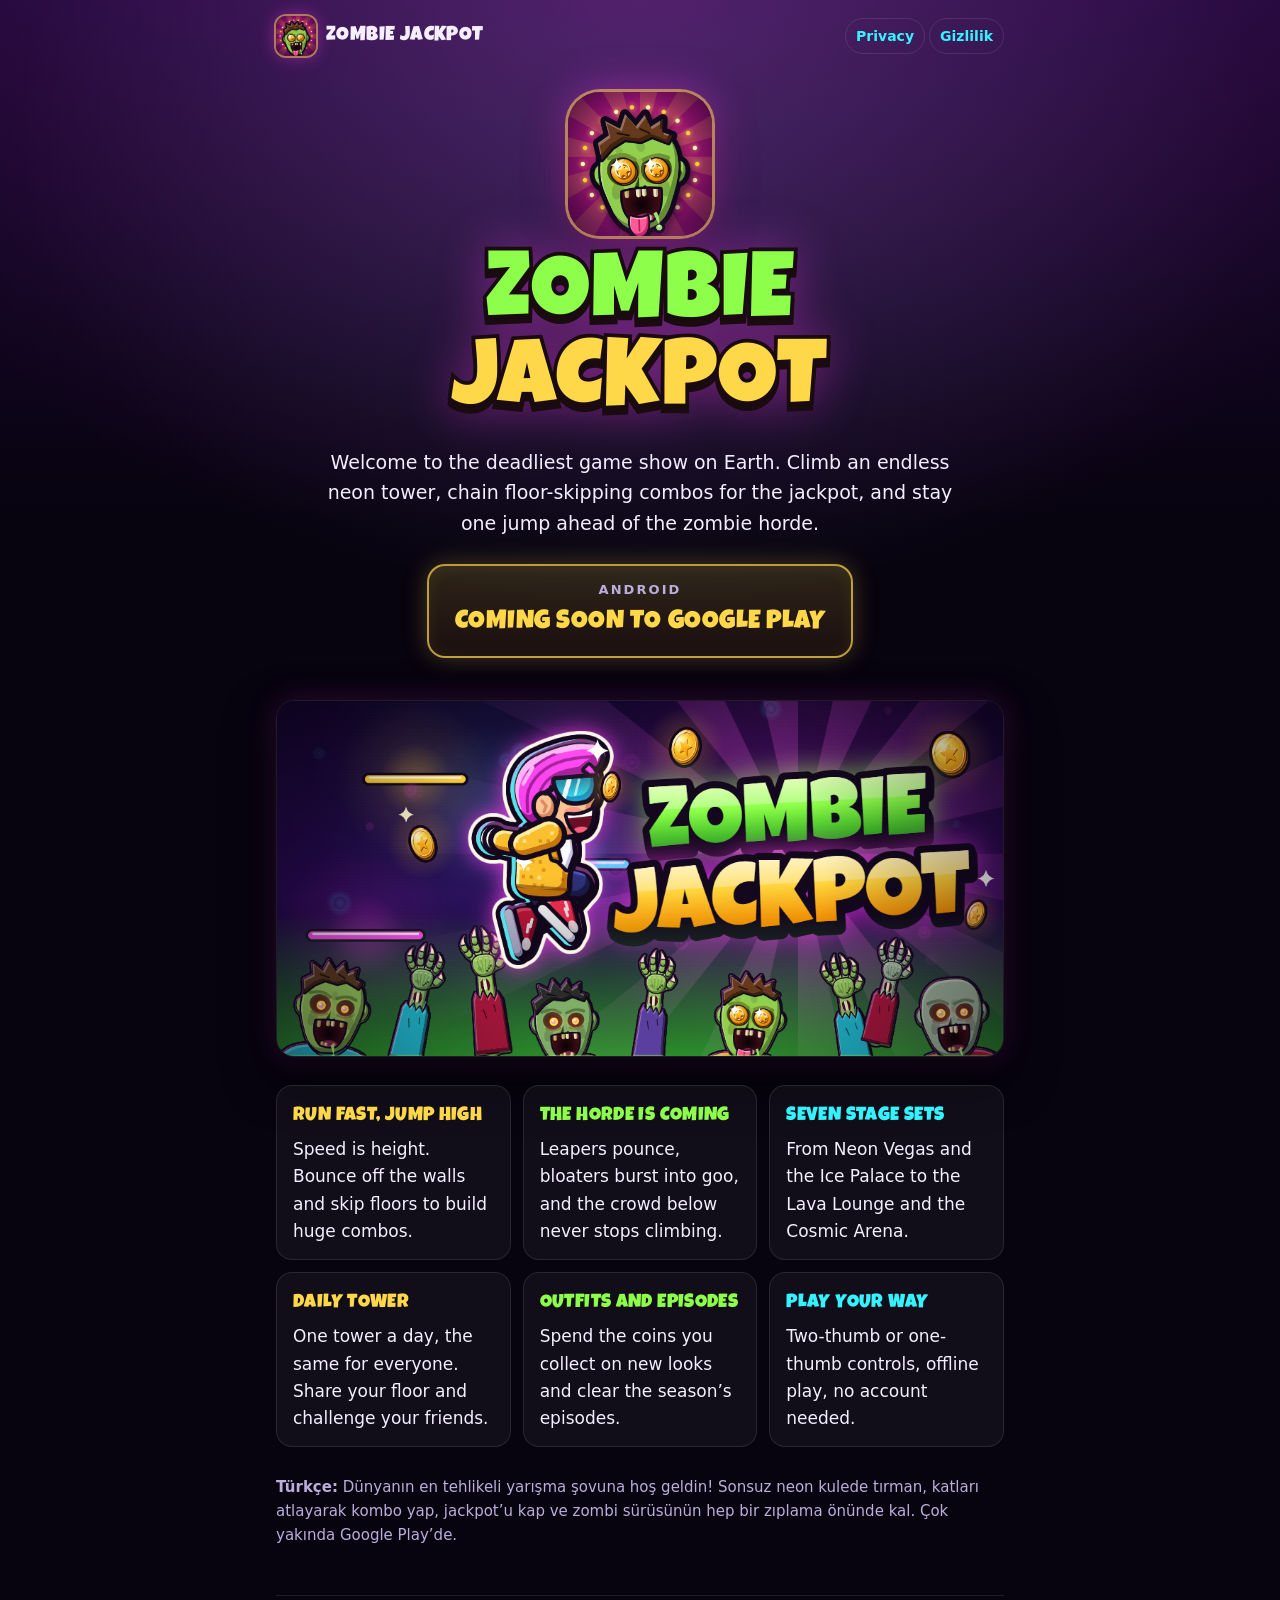
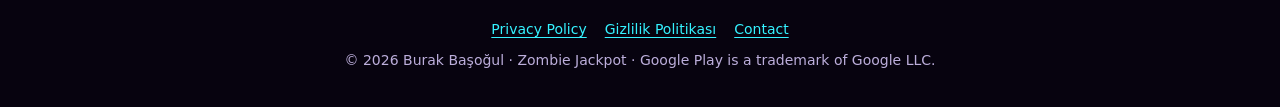
==== index.html @ 0d1bbdf2 "Zombie Jackpot: landing page, privacy policy (EN/TR), app-ads.txt" ====
<!doctype html>
<html lang="en">
<head>
<meta charset="utf-8">
<meta name="viewport" content="width=device-width, initial-scale=1">
<meta name="color-scheme" content="dark">
<meta name="theme-color" content="#1f0838">
<title>Zombie Jackpot · Coming soon to Google Play</title>
<meta name="description" content="Zombie Jackpot: climb an endless neon tower in a zombie game show. Run fast, jump high, chain combos and stay one jump ahead of the horde. Coming soon to Google Play.">
<meta property="og:title" content="Zombie Jackpot">
<meta property="og:description" content="Climb the neon tower, chain combos, escape the zombie horde. Coming soon to Google Play.">
<meta property="og:image" content="feature-graphic.png">
<meta property="og:type" content="website">
<link rel="icon" href="icon-512.png" type="image/png">
<link rel="apple-touch-icon" href="icon-512.png">
<link rel="stylesheet" href="style.css">
</head>
<body>
<div class="wrap">
  <header class="top">
    <a class="brand" href="index.html" aria-current="page"><img src="icon-512.png" alt="" width="40" height="40"><span>Zombie Jackpot</span></a>
    <nav class="lang" aria-label="Privacy"><a href="privacy.html">Privacy</a><a href="gizlilik.html" hreflang="tr" lang="tr">Gizlilik</a></nav>
  </header>

  <main>
    <section class="hero">
      <img class="icon" src="icon-512.png" alt="Zombie Jackpot app icon: a green zombie with gold coin eyes" width="144" height="144">
      <h1 class="logo"><span class="z">Zombie</span><span class="j">Jackpot</span></h1>
      <p class="tagline">Welcome to the deadliest game show on Earth. Climb an endless neon tower, chain floor-skipping
      combos for the jackpot, and stay one jump ahead of the zombie horde.</p>
      <div class="soon" role="note"><small>Android</small><strong>Coming soon to Google Play</strong></div>
    </section>

    <img class="banner" src="feature-graphic.png" alt="The Zombie Jackpot hero leaps above a crowd of cartoon zombies reaching for coins" width="1024" height="500">

    <ul class="features">
      <li><b>Run fast, jump high</b>Speed is height. Bounce off the walls and skip floors to build huge combos.</li>
      <li><b>The horde is coming</b>Leapers pounce, bloaters burst into goo, and the crowd below never stops climbing.</li>
      <li><b>Seven stage sets</b>From Neon Vegas and the Ice Palace to the Lava Lounge and the Cosmic Arena.</li>
      <li><b>Daily Tower</b>One tower a day, the same for everyone. Share your floor and challenge your friends.</li>
      <li><b>Outfits and episodes</b>Spend the coins you collect on new looks and clear the season’s episodes.</li>
      <li><b>Play your way</b>Two-thumb or one-thumb controls, offline play, no account needed.</li>
    </ul>

    <p class="note" lang="tr"><strong>Türkçe:</strong> Dünyanın en tehlikeli yarışma şovuna hoş geldin! Sonsuz neon kulede
    tırman, katları atlayarak kombo yap, jackpot’u kap ve zombi sürüsünün hep bir zıplama önünde kal. Çok yakında Google
    Play’de.</p>
  </main>

  <footer class="foot">
    <nav aria-label="Site"><a href="privacy.html">Privacy Policy</a><a href="gizlilik.html" hreflang="tr" lang="tr">Gizlilik Politikası</a><a href="mailto:bb6516801@gmail.com">Contact</a></nav>
    <div>© 2026 Burak Başoğul · Zombie Jackpot · Google Play is a trademark of Google LLC.</div>
  </footer>
</div>
</body>
</html>
---- style.css ----
/* Zombie Jackpot website: one stylesheet for the landing page and the privacy pages. Static, no external requests. */

/* Luckiest Guy (Apache License 2.0, fonts/LICENSE-LuckiestGuy.txt), self-hosted from @fontsource/luckiest-guy. */
@font-face {
  font-family: 'Luckiest Guy';
  font-style: normal;
  font-display: swap;
  font-weight: 400;
  src: url(fonts/luckiest-guy-latin-400-normal.woff2) format('woff2');
  unicode-range: U+0000-00FF, U+0131, U+0152-0153, U+02BB-02BC, U+02C6, U+02DA, U+02DC, U+0304, U+0308, U+0329,
    U+2000-206F, U+20AC, U+2122, U+2191, U+2193, U+2212, U+2215, U+FEFF, U+FFFD;
}
@font-face {
  font-family: 'Luckiest Guy';
  font-style: normal;
  font-display: swap;
  font-weight: 400;
  src: url(fonts/luckiest-guy-latin-ext-400-normal.woff2) format('woff2');
  unicode-range: U+0100-02BA, U+02BD-02C5, U+02C7-02CC, U+02CE-02D7, U+02DD-02FF, U+0304, U+0308, U+0329, U+1D00-1DBF,
    U+1E00-1E9F, U+1EF2-1EFF, U+2020, U+20A0-20AB, U+20AD-20C0, U+2113, U+2C60-2C7F, U+A720-A7FF;
}

:root {
  color-scheme: dark;
  --bg: #07030f;
  --bg-top: #1f0838;
  --panel: rgba(255, 255, 255, 0.045);
  --panel-line: rgba(255, 255, 255, 0.1);
  --text: #f4eeff;
  --muted: #bcaedb;
  --pink: #ff3df2;
  --cyan: #35f2ff;
  --gold: #ffd84a;
  --gold-deep: #ff9d1c;
  --green: #8dff4a;
  --green-deep: #2fb81f;
  --ink: #1a0b10;
  --display: 'Luckiest Guy', 'Arial Black', Impact, system-ui, sans-serif;
  --body: system-ui, -apple-system, 'Segoe UI', Roboto, 'Helvetica Neue', Arial, sans-serif;
}

* {
  box-sizing: border-box;
}

html {
  -webkit-text-size-adjust: 100%;
  text-size-adjust: 100%;
}

/* The display font only has capitals. Uppercasing the text itself (with the page's lang) gives the right letters
   in Turkish: i -> İ, ı -> I. */
.brand,
.logo,
.soon strong,
.features b,
.doc h1,
.doc h2 {
  text-transform: uppercase;
}

body {
  margin: 0;
  min-height: 100vh;
  background-color: var(--bg);
  background-image:
    radial-gradient(ellipse 90% 50% at 50% 0%, rgba(255, 61, 242, 0.22), transparent 70%),
    radial-gradient(ellipse 70% 40% at 50% 8%, rgba(53, 242, 255, 0.1), transparent 70%),
    linear-gradient(180deg, var(--bg-top) 0%, var(--bg) 520px);
  background-repeat: no-repeat;
  color: var(--text);
  font-family: var(--body);
  font-size: 17px;
  line-height: 1.6;
  overflow-wrap: break-word;
}

a {
  color: var(--cyan);
  text-underline-offset: 3px;
}
a:hover {
  color: #8ff8ff;
}
a:focus-visible,
button:focus-visible {
  outline: 3px solid var(--gold);
  outline-offset: 3px;
  border-radius: 6px;
}

.wrap {
  max-width: 760px;
  margin: 0 auto;
  padding: 0 16px;
}

/* ---- header / nav ---- */

.top {
  display: flex;
  align-items: center;
  justify-content: space-between;
  gap: 12px;
  padding: 16px 0;
}
.brand {
  display: flex;
  align-items: center;
  gap: 10px;
  color: var(--text);
  text-decoration: none;
  font-family: var(--display);
  font-size: 20px;
  letter-spacing: 0.02em;
  line-height: 1;
}
.brand img {
  width: 40px;
  height: 40px;
  border-radius: 10px;
  box-shadow: 0 0 0 2px rgba(255, 216, 74, 0.5), 0 0 18px rgba(255, 61, 242, 0.45);
}
.brand:hover {
  color: var(--gold);
}
.lang {
  display: flex;
  gap: 4px;
  font-size: 14px;
  font-weight: 700;
}
.lang a,
.lang span {
  padding: 6px 10px;
  border-radius: 999px;
  text-decoration: none;
  border: 1px solid var(--panel-line);
}
.lang span {
  background: rgba(53, 242, 255, 0.14);
  border-color: rgba(53, 242, 255, 0.5);
  color: var(--text);
}

/* ---- logo text, like the game's title ---- */

.logo {
  margin: 0;
  font-family: var(--display);
  font-weight: 400;
  line-height: 0.95;
  letter-spacing: 0.01em;
  text-align: center;
  font-size: clamp(44px, 13vw, 92px);
  paint-order: stroke fill;
  -webkit-text-stroke: 0.08em var(--ink);
  filter: drop-shadow(0 6px 0 var(--ink)) drop-shadow(0 0 24px rgba(255, 61, 242, 0.35));
}
.logo .z {
  display: block;
  color: var(--green);
}
.logo .j {
  display: block;
  color: var(--gold);
}

/* ---- landing ---- */

.hero {
  text-align: center;
  padding: 12px 0 8px;
}
.hero .icon {
  width: 144px;
  height: 144px;
  border-radius: 32px;
  box-shadow: 0 0 0 3px rgba(255, 216, 74, 0.55), 0 0 40px rgba(255, 61, 242, 0.5), 0 18px 40px rgba(0, 0, 0, 0.6);
  margin: 8px auto 18px;
  display: block;
}
.tagline {
  margin: 18px auto 0;
  max-width: 34em;
  font-size: 19px;
  color: var(--text);
}
.soon {
  display: inline-flex;
  flex-direction: column;
  align-items: center;
  gap: 2px;
  margin: 26px auto 6px;
  padding: 14px 26px 12px;
  border-radius: 18px;
  background: linear-gradient(180deg, rgba(255, 216, 74, 0.16), rgba(255, 157, 28, 0.08));
  border: 2px solid rgba(255, 216, 74, 0.7);
  box-shadow: 0 0 24px rgba(255, 216, 74, 0.25), inset 0 0 18px rgba(255, 216, 74, 0.08);
}
.soon small {
  font-size: 13px;
  font-weight: 700;
  letter-spacing: 0.16em;
  text-transform: uppercase;
  color: var(--muted);
}
.soon strong {
  font-family: var(--display);
  font-weight: 400;
  font-size: 26px;
  letter-spacing: 0.02em;
  color: var(--gold);
}
.banner {
  display: block;
  width: 100%;
  height: auto;
  margin: 28px 0 8px;
  border-radius: 18px;
  border: 1px solid var(--panel-line);
  box-shadow: 0 20px 50px rgba(0, 0, 0, 0.55), 0 0 30px rgba(255, 61, 242, 0.18);
}

.features {
  list-style: none;
  padding: 0;
  margin: 28px 0;
  display: grid;
  grid-template-columns: repeat(auto-fit, minmax(210px, 1fr));
  gap: 12px;
}
.features li {
  padding: 16px 16px 14px;
  border-radius: 16px;
  background: var(--panel);
  border: 1px solid var(--panel-line);
}
.features b {
  display: block;
  font-family: var(--display);
  font-weight: 400;
  font-size: 19px;
  letter-spacing: 0.02em;
  color: var(--gold);
  margin-bottom: 4px;
}
.features li:nth-child(3n + 2) b {
  color: var(--green);
}
.features li:nth-child(3n) b {
  color: var(--cyan);
}

/* ---- document pages (privacy) ---- */

.doc h1 {
  font-family: var(--display);
  font-weight: 400;
  font-size: clamp(32px, 8vw, 48px);
  line-height: 1.05;
  letter-spacing: 0.01em;
  margin: 18px 0 6px;
  color: var(--gold);
  paint-order: stroke fill;
  -webkit-text-stroke: 0.06em var(--ink);
  filter: drop-shadow(0 4px 0 var(--ink));
}
.doc .meta {
  color: var(--muted);
  font-size: 15px;
  margin: 0 0 22px;
}
.doc h2 {
  font-family: var(--display);
  font-weight: 400;
  font-size: 23px;
  line-height: 1.2;
  letter-spacing: 0.02em;
  color: var(--green);
  margin: 34px 0 8px;
  scroll-margin-top: 16px;
}
.doc h3 {
  font-size: 17px;
  margin: 20px 0 4px;
  color: var(--cyan);
}
.doc p,
.doc li {
  color: var(--text);
}
.doc ul {
  padding-left: 22px;
}
.doc li {
  margin: 4px 0;
}
.doc li::marker {
  color: var(--pink);
}
.glance {
  margin: 8px 0 10px;
  padding: 16px 18px 6px;
  border-radius: 16px;
  background: linear-gradient(180deg, rgba(53, 242, 255, 0.08), rgba(255, 61, 242, 0.05));
  border: 1px solid rgba(53, 242, 255, 0.4);
  box-shadow: 0 0 22px rgba(53, 242, 255, 0.12);
}
.glance h2 {
  margin-top: 0;
  color: var(--cyan);
}
.toc {
  font-size: 15px;
  columns: 2 220px;
  column-gap: 24px;
  padding-left: 22px;
}
.note {
  color: var(--muted);
  font-size: 15px;
}
code {
  font-size: 0.92em;
  padding: 1px 6px;
  border-radius: 6px;
  background: rgba(255, 255, 255, 0.08);
}

/* ---- footer ---- */

.foot {
  margin-top: 48px;
  padding: 22px 0 36px;
  border-top: 1px solid var(--panel-line);
  color: var(--muted);
  font-size: 14px;
  text-align: center;
}
.foot nav {
  display: flex;
  flex-wrap: wrap;
  justify-content: center;
  gap: 6px 18px;
  margin-bottom: 8px;
}

@media (max-width: 420px) {
  body {
    font-size: 16px;
  }
  .brand span {
    display: none;
  }
}

@media (prefers-reduced-motion: no-preference) {
  .hero .icon {
    animation: bob 3.2s ease-in-out infinite;
  }
  @keyframes bob {
    0%,
    100% {
      transform: translateY(0) rotate(-2deg);
    }
    50% {
      transform: translateY(-8px) rotate(2deg);
    }
  }
}
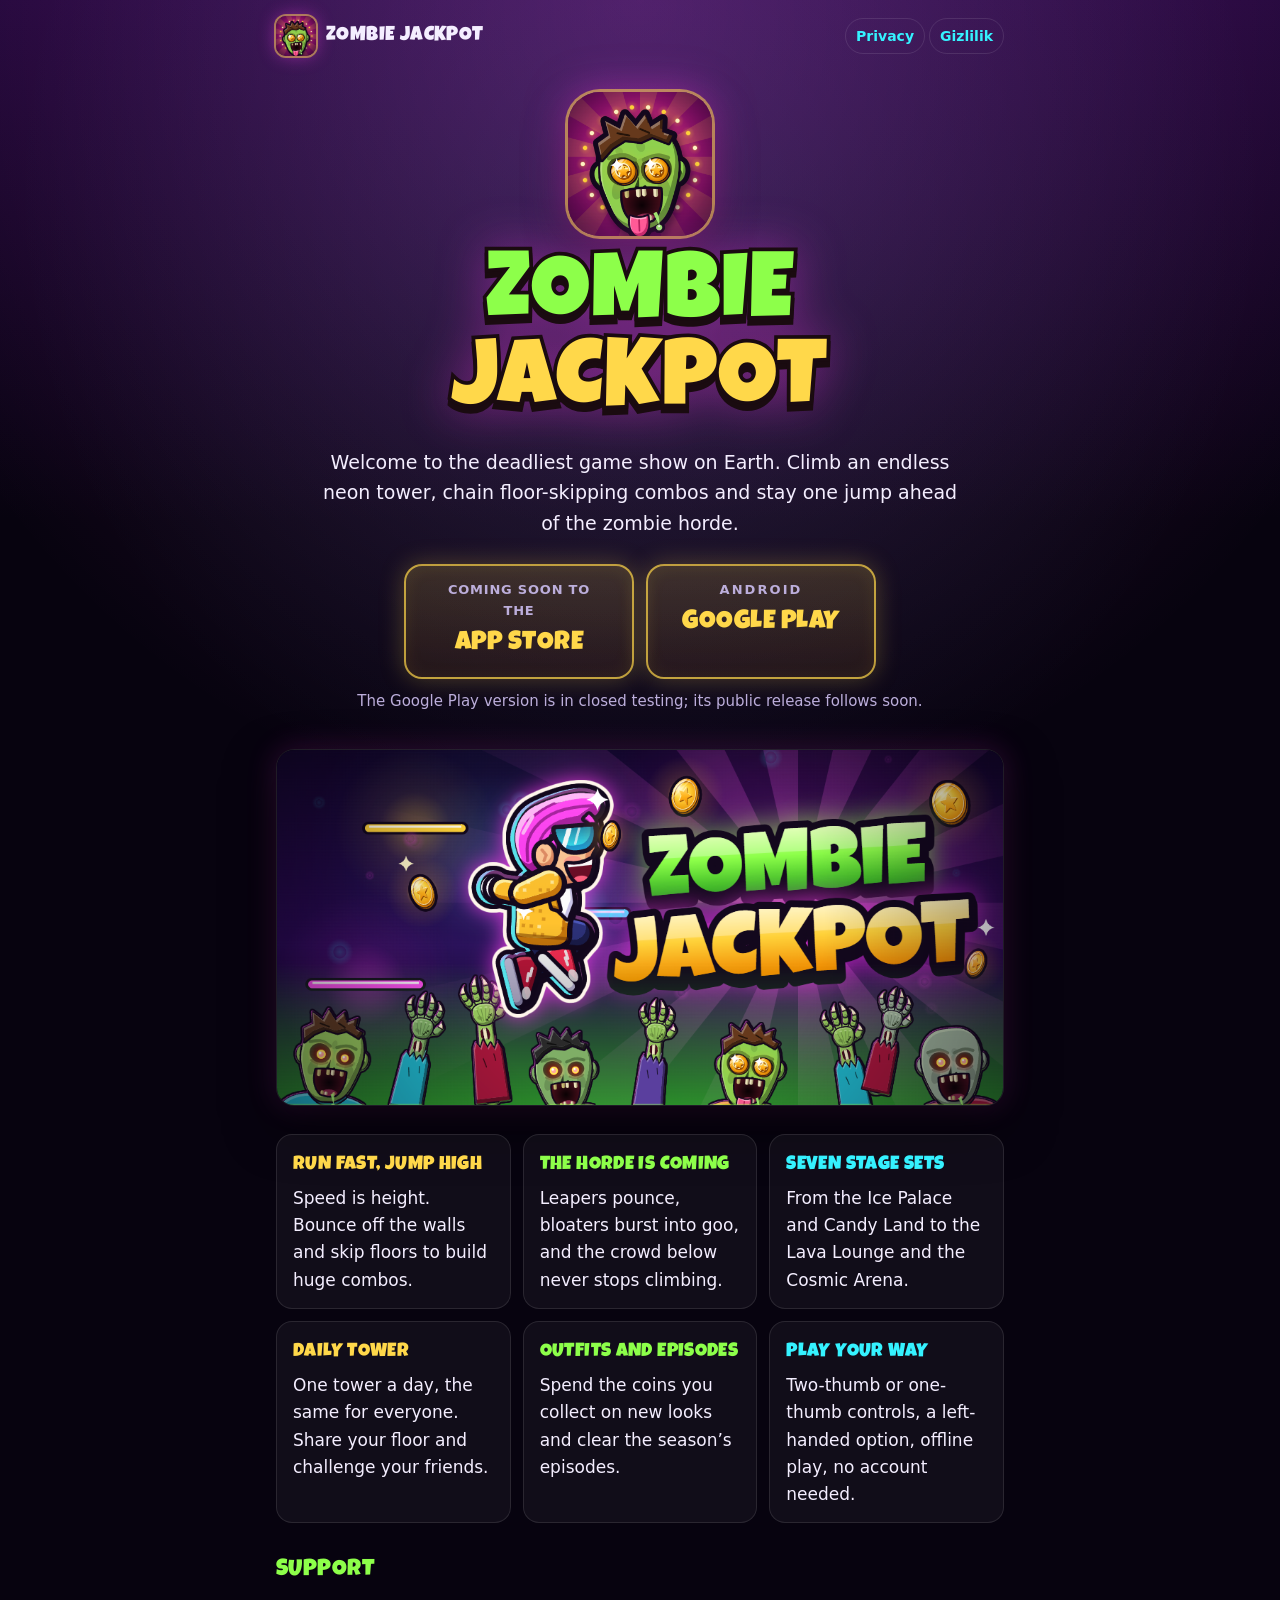
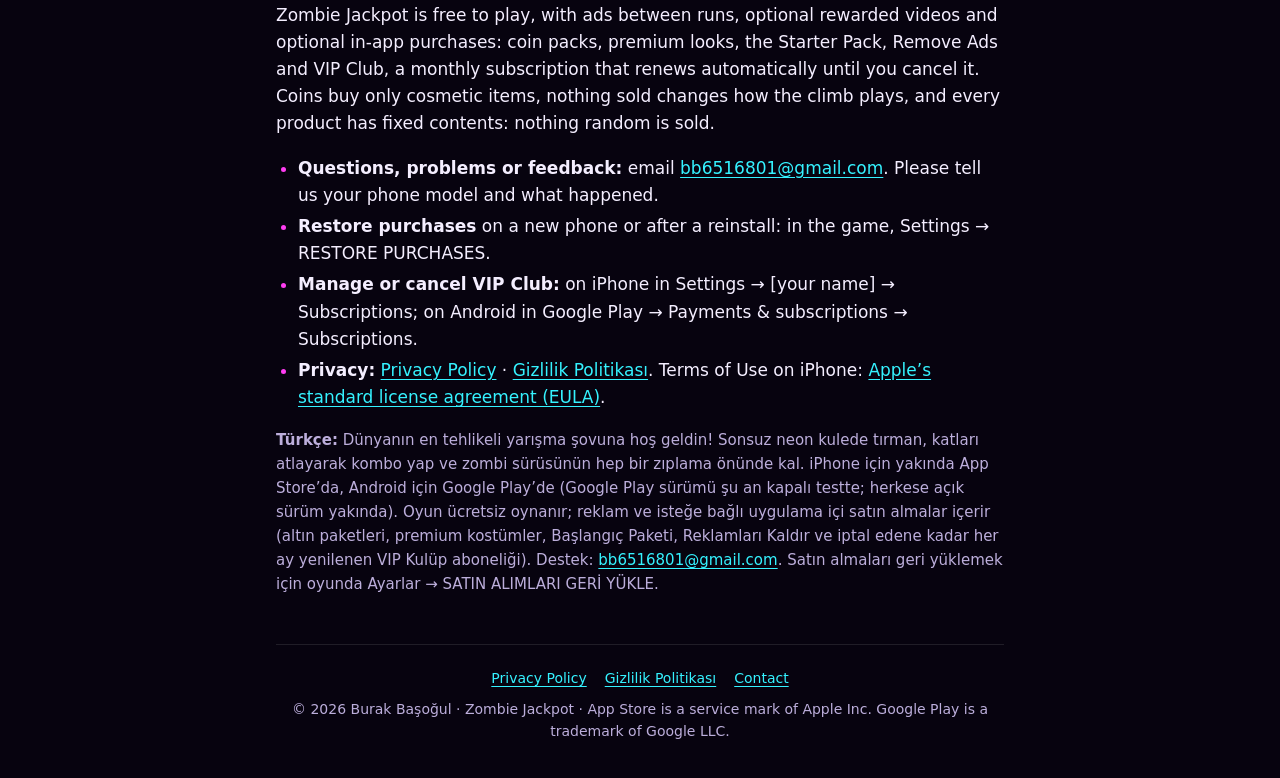
==== commit 766977f4: "Privacy policy and support page: iPhone purchases (App Store, RevenueCat), notifications, the weekly" ====
--- a/index.html
+++ b/index.html
@@ -5,10 +5,10 @@
 <meta name="viewport" content="width=device-width, initial-scale=1">
 <meta name="color-scheme" content="dark">
 <meta name="theme-color" content="#1f0838">
-<title>Zombie Jackpot · Coming soon to Google Play</title>
-<meta name="description" content="Zombie Jackpot: climb an endless neon tower in a zombie game show. Run fast, jump high, chain combos and stay one jump ahead of the horde. Coming soon to Google Play.">
+<title>Zombie Jackpot · iPhone and Android</title>
+<meta name="description" content="Zombie Jackpot: climb an endless neon tower in a zombie game show. Run fast, jump high, chain combos and stay one jump ahead of the horde. For iPhone (App Store) and Android (Google Play).">
 <meta property="og:title" content="Zombie Jackpot">
-<meta property="og:description" content="Climb the neon tower, chain combos, escape the zombie horde. Coming soon to Google Play.">
+<meta property="og:description" content="Climb the neon tower, chain combos, escape the zombie horde. For iPhone and Android.">
 <meta property="og:image" content="feature-graphic.png">
 <meta property="og:type" content="website">
 <link rel="icon" href="icon-512.png" type="image/png">
@@ -27,8 +27,12 @@
       <img class="icon" src="icon-512.png" alt="Zombie Jackpot app icon: a green zombie with gold coin eyes" width="144" height="144">
       <h1 class="logo"><span class="z">Zombie</span><span class="j">Jackpot</span></h1>
       <p class="tagline">Welcome to the deadliest game show on Earth. Climb an endless neon tower, chain floor-skipping
-      combos for the jackpot, and stay one jump ahead of the zombie horde.</p>
-      <div class="soon" role="note"><small>Android</small><strong>Coming soon to Google Play</strong></div>
+      combos and stay one jump ahead of the zombie horde.</p>
+      <div class="stores">
+        <span class="soon later"><small>Coming soon to the</small> <strong>App Store</strong></span>
+        <a class="soon" href="https://play.google.com/store/apps/details?id=com.zombiejackpot.game"><small>Android</small><strong>Google Play</strong></a>
+      </div>
+      <p class="note">The Google Play version is in closed testing; its public release follows soon.</p>
     </section>
 
     <img class="banner" src="feature-graphic.png" alt="The Zombie Jackpot hero leaps above a crowd of cartoon zombies reaching for coins" width="1024" height="500">
@@ -36,20 +40,41 @@
     <ul class="features">
       <li><b>Run fast, jump high</b>Speed is height. Bounce off the walls and skip floors to build huge combos.</li>
       <li><b>The horde is coming</b>Leapers pounce, bloaters burst into goo, and the crowd below never stops climbing.</li>
-      <li><b>Seven stage sets</b>From Neon Vegas and the Ice Palace to the Lava Lounge and the Cosmic Arena.</li>
+      <li><b>Seven stage sets</b>From the Ice Palace and Candy Land to the Lava Lounge and the Cosmic Arena.</li>
       <li><b>Daily Tower</b>One tower a day, the same for everyone. Share your floor and challenge your friends.</li>
       <li><b>Outfits and episodes</b>Spend the coins you collect on new looks and clear the season’s episodes.</li>
-      <li><b>Play your way</b>Two-thumb or one-thumb controls, offline play, no account needed.</li>
+      <li><b>Play your way</b>Two-thumb or one-thumb controls, a left-handed option, offline play, no account needed.</li>
     </ul>
 
+    <section class="doc" aria-labelledby="support">
+      <h2 id="support">Support</h2>
+      <p>Zombie Jackpot is free to play, with ads between runs, optional rewarded videos and optional in-app purchases:
+      coin packs, premium looks, the Starter Pack, Remove Ads and VIP Club, a monthly subscription that renews
+      automatically until you cancel it. Coins buy only cosmetic items, nothing sold changes how the climb plays, and every
+      product has fixed contents: nothing random is sold.</p>
+      <ul>
+        <li><strong>Questions, problems or feedback:</strong> email <a href="mailto:bb6516801@gmail.com">bb6516801@gmail.com</a>.
+        Please tell us your phone model and what happened.</li>
+        <li><strong>Restore purchases</strong> on a new phone or after a reinstall: in the game, Settings → RESTORE PURCHASES.</li>
+        <li><strong>Manage or cancel VIP Club:</strong> on iPhone in Settings → [your name] → Subscriptions; on Android in
+        Google Play → Payments &amp; subscriptions → Subscriptions.</li>
+        <li><strong>Privacy:</strong> <a href="privacy.html">Privacy Policy</a> · <a href="gizlilik.html" hreflang="tr" lang="tr">Gizlilik Politikası</a>.
+        Terms of Use on iPhone: <a href="https://www.apple.com/legal/internet-services/itunes/dev/stdeula/" rel="noopener">Apple’s standard license agreement (EULA)</a>.</li>
+      </ul>
+    </section>
+
     <p class="note" lang="tr"><strong>Türkçe:</strong> Dünyanın en tehlikeli yarışma şovuna hoş geldin! Sonsuz neon kulede
-    tırman, katları atlayarak kombo yap, jackpot’u kap ve zombi sürüsünün hep bir zıplama önünde kal. Çok yakında Google
-    Play’de.</p>
+    tırman, katları atlayarak kombo yap ve zombi sürüsünün hep bir zıplama önünde kal. iPhone için yakında App Store’da,
+    Android için Google Play’de (Google Play sürümü şu an kapalı testte; herkese açık sürüm yakında). Oyun ücretsiz oynanır;
+    reklam ve isteğe bağlı uygulama içi satın almalar içerir (altın paketleri, premium kostümler, Başlangıç Paketi,
+    Reklamları Kaldır ve iptal edene kadar her ay yenilenen VIP Kulüp aboneliği). Destek:
+    <a href="mailto:bb6516801@gmail.com">bb6516801@gmail.com</a>. Satın almaları geri yüklemek için oyunda Ayarlar →
+    SATIN ALIMLARI GERİ YÜKLE.</p>
   </main>
 
   <footer class="foot">
     <nav aria-label="Site"><a href="privacy.html">Privacy Policy</a><a href="gizlilik.html" hreflang="tr" lang="tr">Gizlilik Politikası</a><a href="mailto:bb6516801@gmail.com">Contact</a></nav>
-    <div>© 2026 Burak Başoğul · Zombie Jackpot · Google Play is a trademark of Google LLC.</div>
+    <div>© 2026 Burak Başoğul · Zombie Jackpot · App Store is a service mark of Apple Inc. Google Play is a trademark of Google LLC.</div>
   </footer>
 </div>
 </body>
--- a/style.css
+++ b/style.css
@@ -212,6 +212,30 @@
   letter-spacing: 0.02em;
   color: var(--gold);
 }
+/* The store links: the same gold badge as .soon, side by side (they wrap on a narrow phone). */
+.stores {
+  display: flex;
+  flex-wrap: wrap;
+  justify-content: center;
+  gap: 12px;
+  margin: 26px 0 6px;
+}
+.stores .soon {
+  margin: 0;
+  width: 230px;
+  max-width: 100%;
+  text-decoration: none;
+}
+.stores a.soon:hover strong {
+  color: #fff2a8;
+}
+/* A store the game is not in yet: the same badge without a link, its longer first line a little tighter. */
+.stores .later small {
+  letter-spacing: 0.06em;
+}
+.hero .note {
+  margin: 10px 0 0;
+}
 .banner {
   display: block;
   width: 100%;
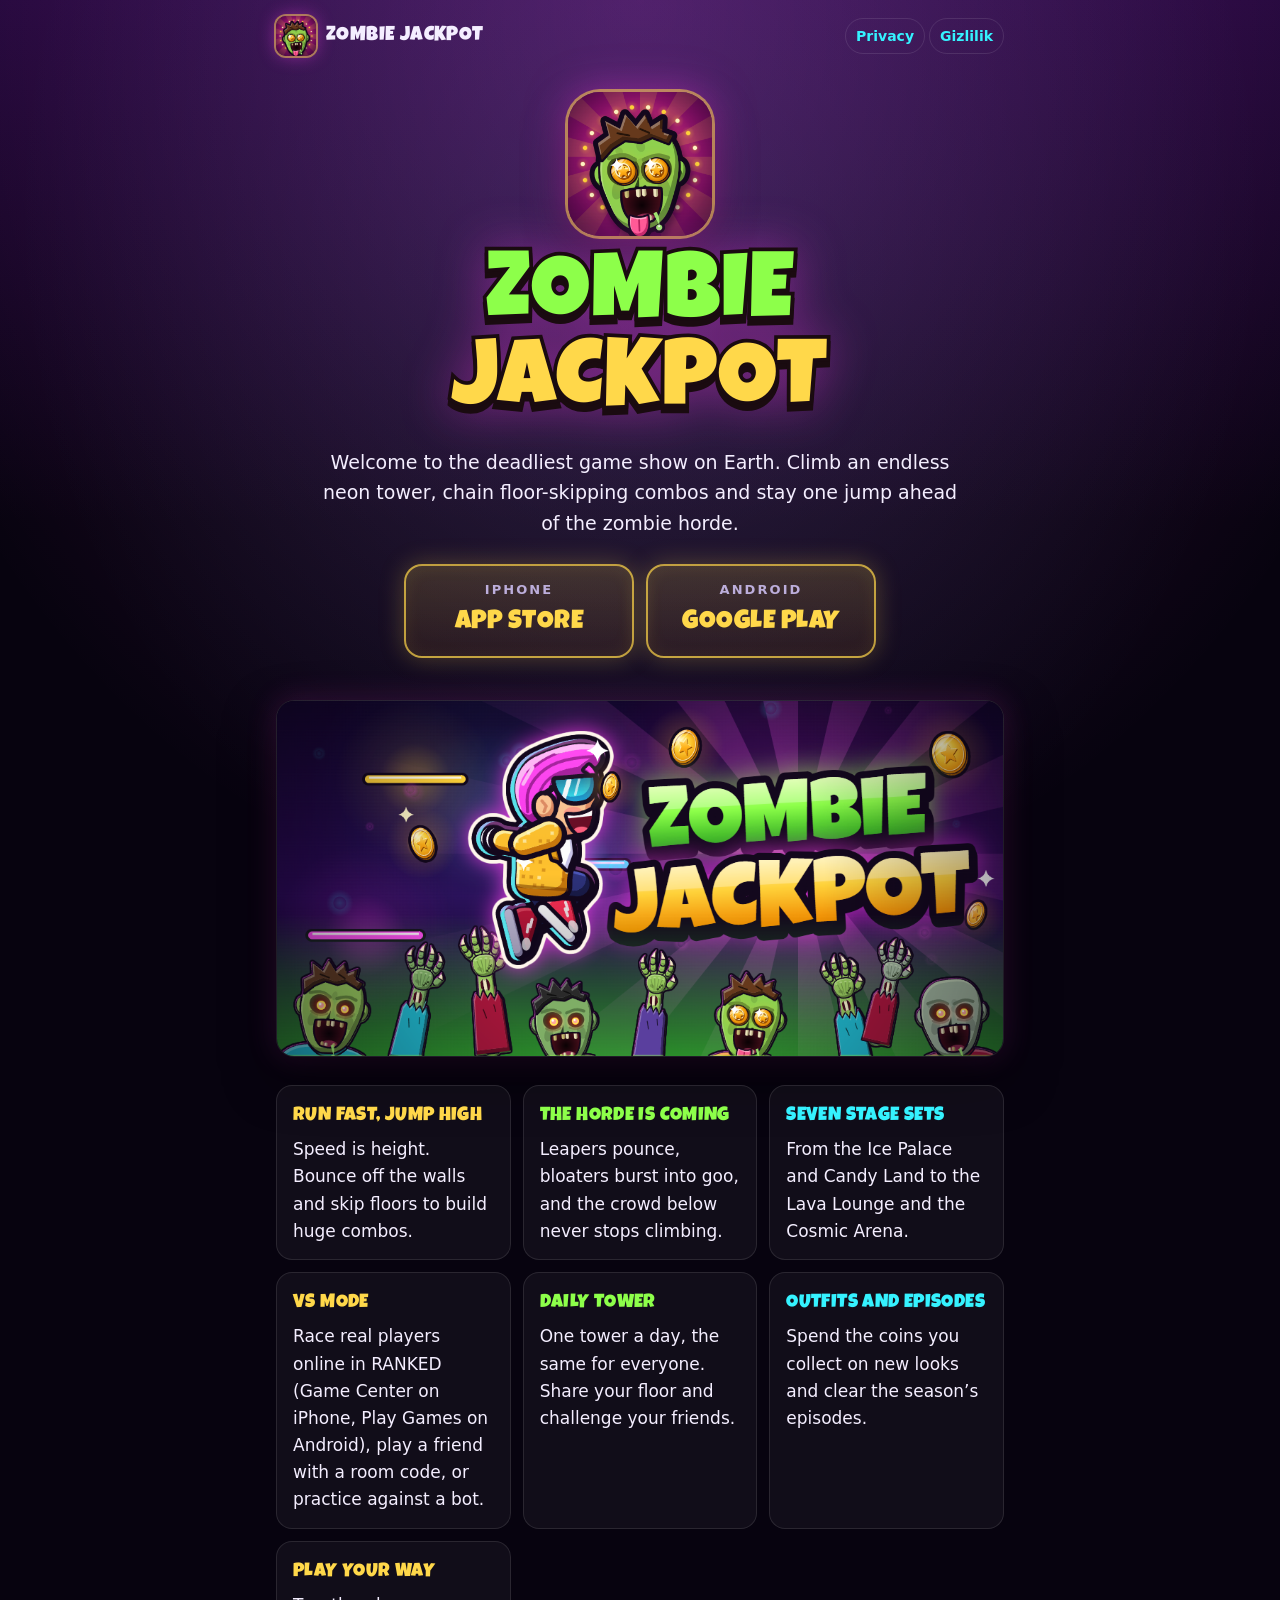
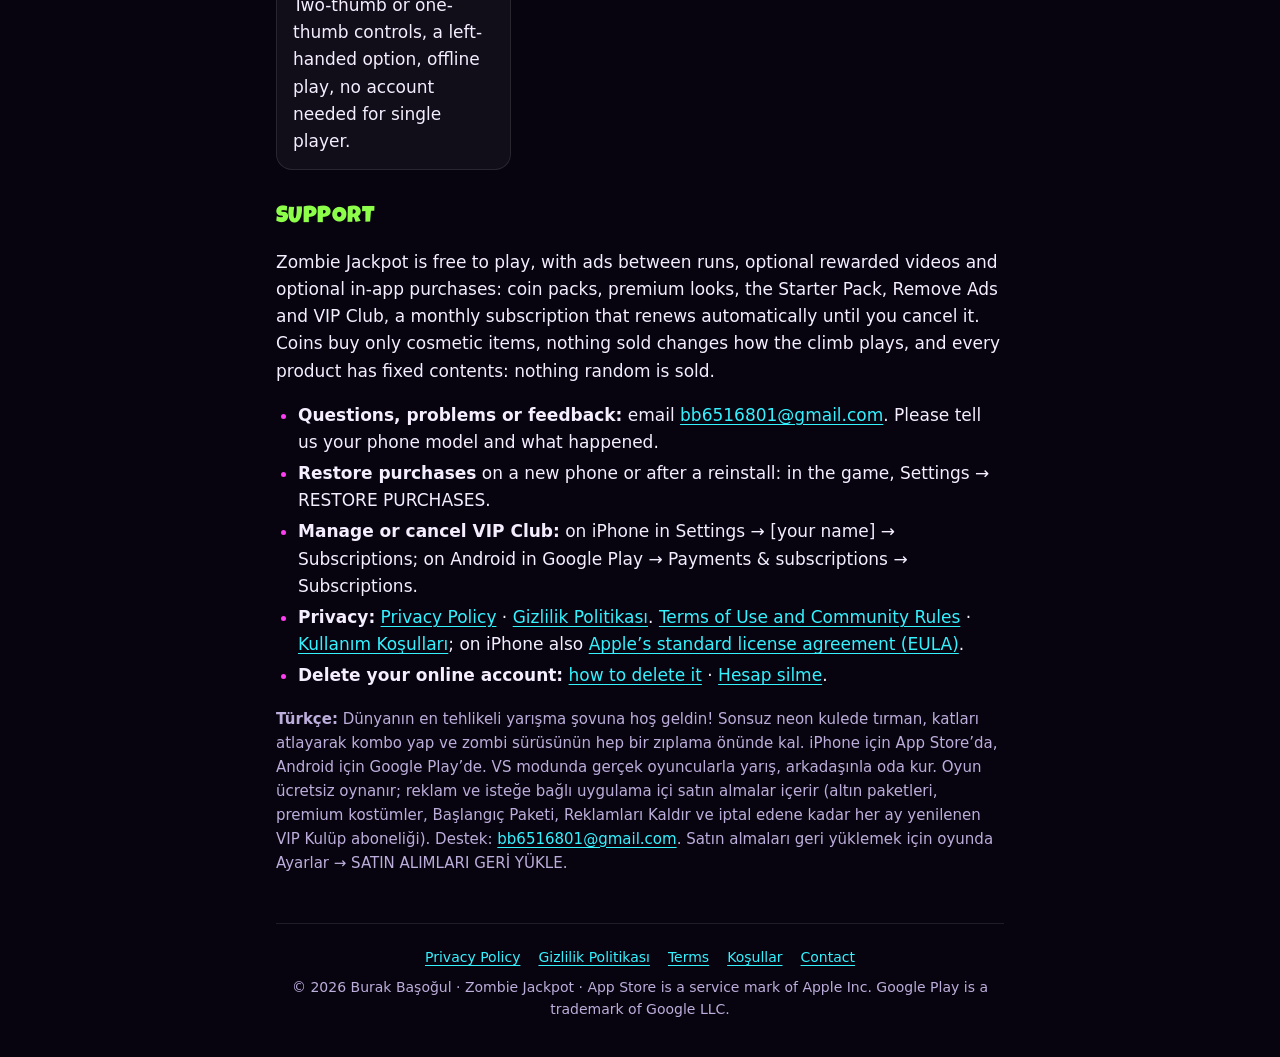
==== commit 910af26f: "Home page: App Store badge links the live iPhone app, closed-test note gone, VS mode listed, Terms a" ====
--- a/index.html
+++ b/index.html
@@ -29,10 +29,9 @@
       <p class="tagline">Welcome to the deadliest game show on Earth. Climb an endless neon tower, chain floor-skipping
       combos and stay one jump ahead of the zombie horde.</p>
       <div class="stores">
-        <span class="soon later"><small>Coming soon to the</small> <strong>App Store</strong></span>
+        <a class="soon" href="https://apps.apple.com/app/id6822886805"><small>iPhone</small><strong>App Store</strong></a>
         <a class="soon" href="https://play.google.com/store/apps/details?id=com.zombiejackpot.game"><small>Android</small><strong>Google Play</strong></a>
       </div>
-      <p class="note">The Google Play version is in closed testing; its public release follows soon.</p>
     </section>
 
     <img class="banner" src="feature-graphic.png" alt="The Zombie Jackpot hero leaps above a crowd of cartoon zombies reaching for coins" width="1024" height="500">
@@ -41,9 +40,10 @@
       <li><b>Run fast, jump high</b>Speed is height. Bounce off the walls and skip floors to build huge combos.</li>
       <li><b>The horde is coming</b>Leapers pounce, bloaters burst into goo, and the crowd below never stops climbing.</li>
       <li><b>Seven stage sets</b>From the Ice Palace and Candy Land to the Lava Lounge and the Cosmic Arena.</li>
+      <li><b>VS mode</b>Race real players online in RANKED (Game Center on iPhone, Play Games on Android), play a friend with a room code, or practice against a bot.</li>
       <li><b>Daily Tower</b>One tower a day, the same for everyone. Share your floor and challenge your friends.</li>
       <li><b>Outfits and episodes</b>Spend the coins you collect on new looks and clear the season’s episodes.</li>
-      <li><b>Play your way</b>Two-thumb or one-thumb controls, a left-handed option, offline play, no account needed.</li>
+      <li><b>Play your way</b>Two-thumb or one-thumb controls, a left-handed option, offline play, no account needed for single player.</li>
     </ul>
 
     <section class="doc" aria-labelledby="support">
@@ -59,13 +59,14 @@
         <li><strong>Manage or cancel VIP Club:</strong> on iPhone in Settings → [your name] → Subscriptions; on Android in
         Google Play → Payments &amp; subscriptions → Subscriptions.</li>
         <li><strong>Privacy:</strong> <a href="privacy.html">Privacy Policy</a> · <a href="gizlilik.html" hreflang="tr" lang="tr">Gizlilik Politikası</a>.
-        Terms of Use on iPhone: <a href="https://www.apple.com/legal/internet-services/itunes/dev/stdeula/" rel="noopener">Apple’s standard license agreement (EULA)</a>.</li>
+        <a href="terms.html">Terms of Use and Community Rules</a> · <a href="kosullar.html" hreflang="tr" lang="tr">Kullanım Koşulları</a>; on iPhone also <a href="https://www.apple.com/legal/internet-services/itunes/dev/stdeula/" rel="noopener">Apple’s standard license agreement (EULA)</a>.</li>
+        <li><strong>Delete your online account:</strong> <a href="delete-account.html">how to delete it</a> · <a href="hesap-silme.html" hreflang="tr" lang="tr">Hesap silme</a>.</li>
       </ul>
     </section>
 
     <p class="note" lang="tr"><strong>Türkçe:</strong> Dünyanın en tehlikeli yarışma şovuna hoş geldin! Sonsuz neon kulede
-    tırman, katları atlayarak kombo yap ve zombi sürüsünün hep bir zıplama önünde kal. iPhone için yakında App Store’da,
-    Android için Google Play’de (Google Play sürümü şu an kapalı testte; herkese açık sürüm yakında). Oyun ücretsiz oynanır;
+    tırman, katları atlayarak kombo yap ve zombi sürüsünün hep bir zıplama önünde kal. iPhone için App Store’da,
+    Android için Google Play’de. VS modunda gerçek oyuncularla yarış, arkadaşınla oda kur. Oyun ücretsiz oynanır;
     reklam ve isteğe bağlı uygulama içi satın almalar içerir (altın paketleri, premium kostümler, Başlangıç Paketi,
     Reklamları Kaldır ve iptal edene kadar her ay yenilenen VIP Kulüp aboneliği). Destek:
     <a href="mailto:bb6516801@gmail.com">bb6516801@gmail.com</a>. Satın almaları geri yüklemek için oyunda Ayarlar →
@@ -73,7 +74,7 @@
   </main>
 
   <footer class="foot">
-    <nav aria-label="Site"><a href="privacy.html">Privacy Policy</a><a href="gizlilik.html" hreflang="tr" lang="tr">Gizlilik Politikası</a><a href="mailto:bb6516801@gmail.com">Contact</a></nav>
+    <nav aria-label="Site"><a href="privacy.html">Privacy Policy</a><a href="gizlilik.html" hreflang="tr" lang="tr">Gizlilik Politikası</a><a href="terms.html">Terms</a><a href="kosullar.html" hreflang="tr" lang="tr">Koşullar</a><a href="mailto:bb6516801@gmail.com">Contact</a></nav>
     <div>© 2026 Burak Başoğul · Zombie Jackpot · App Store is a service mark of Apple Inc. Google Play is a trademark of Google LLC.</div>
   </footer>
 </div>
